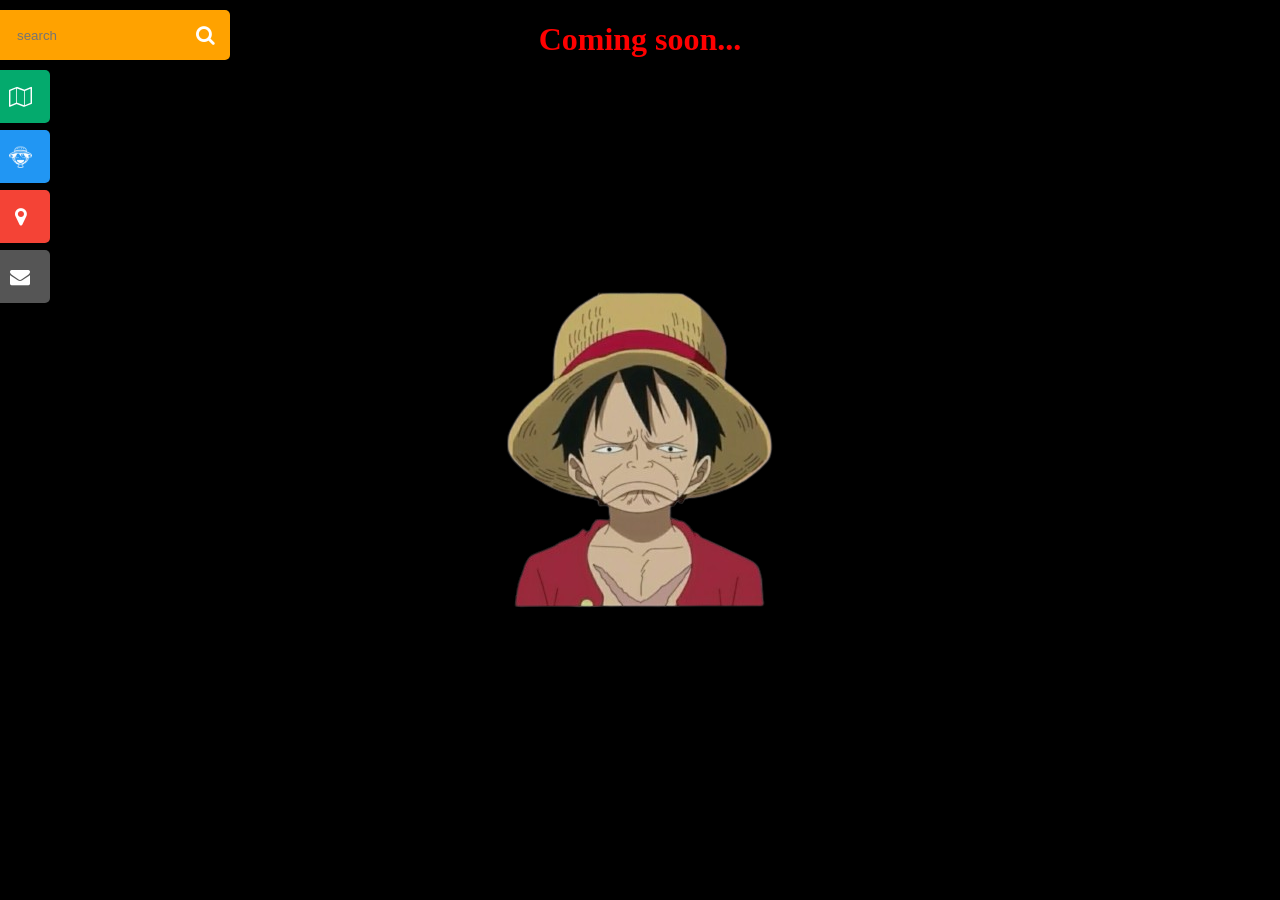
==== characters.html @ 0a989efc "Add files via upload" ====
<!DOCTYPE html>
<html lang="en">
<head>
    <meta charset="UTF-8">
    <meta name="viewport" content="width=device-width, initial-scale=1.0">
    <title>characters</title>
    <style>
        h1,h3{display: flex; justify-content: center; color: rgb(255, 0, 0);}
        .sad-face{
            position: fixed;
            top: 50%;
            left: 50%;
            transform: translate(-50%, -50%);

        }
    </style>
    <link rel="stylesheet" href="CSS/style.css">
    <link rel="stylesheet" href="https://cdnjs.cloudflare.com/ajax/libs/font-awesome/4.7.0/css/font-awesome.min.css">
</head>
<body>

    <div id="mySidenav" class="sidenav">
    <div id="search">
            <input id="search-input" type="search" placeholder="search" >
            <span class="fa fa-search"></span>
    </div>
    <a href="index.html" id="Map-nav">Map<i class="fa fa-map-o"></i></a>
    <a href="characters.html" id="characters">characters<img src="images/characters-icon.png" class="characters-icon"></a>
    <a href="places.html" id="Places">Places<i class="fa fa-map-marker"></i></a>
    <a href="contact.html" id="contact">Contact us<i class="fa fa-fw fa-envelope"></i></a>
    </div>
    <h1>Coming soon...</h1>
    <img src="images/luffy-ugly-face.png" class="sad-face">
    
</body>
</html>
---- CSS/style.css ----
/* כללי */
html, body {
    margin: 0;
    padding: 0;
    width: 100%;
    height: 100%;
    overflow: hidden;
    background: black;
}


/*
.search{
    --padding: 14px;
width: max-content;
display: flex;
align-items: center;
padding: var( -- padding);
border-radius: 28px;
background:#f6f6f6;
transition: box-shadow 0.25s;
}

.search:focus-within{
    box-shadow: 0 0 2px rgba(0, 0, 0, 0.75) ;
}

#search-input{
font-size: 16px;
font-family: 'Lexend', sans-serif;
color: #333333;
margin-left: var( -- padding);
outline: none;
border: none;
background: transparent;
}

#search-input::placeholder,
.search-icon {
    color: rgba(0, 0, 0, 0.7);
}

#search-bar{
    top: 1.5%;
    left: 0.3%;
    position: absolute;    
    z-index: 30;
} */

/* nav bar */
/* הוספנו את החץ כדי שישפיע רק על הטאבים הראשיים ולא על החיפוש */
#mySidenav > a, #search {
  position: absolute;
  left: -100px;
  transition: 0.3s;
  padding: 15px;
  width: 120px;
  text-decoration: none;
  font-size: 20px;
  color: white;
  border-radius: 0 5px 5px 0;
  display: flex;
  z-index: 50;
  justify-content: space-between; 
  align-items: center;
}


#mySidenav i,.characters-icon{
    right: 0px;
    margin: 0;
    padding: 0;
    width: 30px;
    height: 20px;
    text-align: center;
    display: flex;
    justify-content: center;
    align-items: center;
}
    
/* מעדכנים גם את ההובר באותה צורה */
#mySidenav > a:hover {
  left: 0;
}

#Map-nav {
  top: 70px;
  background-color: #04AA6D;
}

#characters {
  top: 130px;
  background-color: #2196F3;
}
#characters .characters-icon{
    width: 23px;         
    height: 23px;     
    padding-right: 3px !important;  
}

#Places {
  top: 190px;
  background-color: #f44336;
}

#contact {
  top: 250px;
  background-color: #555
}

/* search */
#search{
    background-color: #ffa200;
    top: 10px;
    left: 0;
    width: 200px;
    z-index: 100;
}
#search.close {
    left: -180px;
}
#search-input{
    font-family: 'Lexend', sans-serif;
    color: white;
    outline: none;
    border: none;
    background: transparent;
    width: 100%;
    /* caret-color: transparent;*/ /* clear search cursor */
} 
#search button {
    background: transparent;
    border: none;
    padding: 0;
    cursor: pointer;
    color: white;
    outline: none;
}
#toggle-search-btn { /*white triangle */
    right: 0;
    background: #444;
    border: none;
    color: white;
    cursor: pointer;
    padding: 8px 12px;
    border-radius: 3px;
}
#search-input::-webkit-search-cancel-button { /* removing the annoying X mark in search box*/
    -webkit-appearance: none;
    appearance: none;
    display: none;
}

/* qqqqqqqqqqqqqqqqqqqqqqqqqqqqqqqqqqqqqqqqqqqqqqqqqqqqqqqqqqqqq */

/* הקונטיינר של התוצאות */
.search-dropdown {
    position: absolute;
    top: 90%; /* יושב בדיוק מתחת לתיבת החיפוש */
    left: 0;
    width: 229px; /* בדיוק באותו רוחב של תיבת החיפוש שלך */
    background-color: #ffa200;
    border: 1px solid #ffa200;
    border-radius: 0 0 5px 5px; /* פינות מעוגלות רק למטה */
    z-index: 100;
    
    max-height: 250px; /* מגביל את הגובה */
    overflow-y: auto; /* מוסיף פס גלילה אם יש יותר מדי תוצאות */
}

/* הקישורים (התוצאות) בתוך התיבה */
.search-dropdown a {
    color: black;
    padding: 12px 16px;
    text-decoration: none;
    display: block;
    cursor: pointer;
}

.search-dropdown a:hover {
    background-color: #ffc45d;
}


/* qqqqqqqqqqqqqqqqqqqqqqqqqqqqqqqqqqqqqqqqqqqqqqqqqqqqqqqqqqqqqq */












/* Wrapper - תופס את כל המסך */
#map-wrapper {
    width: 100vw;
    height: 100vh;
    overflow: hidden;
    position: relative; /* קריטי כדי שהזום לפי עכבר יעבוד! */
}


/* Container - בגודל המדויק של המפה */
#map-container {
    display: block;
    width: 8072px; 
    height: 4109px; /* <--- חובה לשנות! כתוב כאן את הגובה המדויק בפיקסלים של תמונת המפה שלך */
    position: relative; /* <--- זו השורה הקריטית שהייתה חסרה! */
}

#map {
    width: 100%;
    height: 100%;
    display: block;
}

/* המרקר העוטף */
.marker {
    position: absolute;
    width: 40px;
    height: 40px;
    /* מחקנו מפה את ה-overflow: hidden! */
    /* מחקנו מפה גם את ה-border וה-border-radius, נעביר אותם לתמונה */
    cursor: pointer;
    z-index: 10;
    transform: translate(-50%, -50%); 
}

/* התמונה של הדמות בתוך המרקר */
.marker > img {
    width: 100%;
    height: 100%;
    object-fit: cover;
    border-radius: 50%; /* העברנו את העיגול לפה */
    border: 2px solid white; /* העברנו את המסגרת לפה */
}

/* וודא שה-CSS הזה מתווסף לקובץ שלך */

/* עיצוב כללי של חלון המידע */
.info-popup {
    display: none; /* מוסתר כברירת מחדל */
    position: absolute;
    bottom: 120%; /* ממקם אותו בדיוק מעל המרקר */
    left: 50%; /* מתחיל מאמצע המרקר */
    transform: translateX(-50%); /* מזיז אותו חצי מעצמו שמאלה כדי שיהיה ממורכז */
    width: 220px; /* רוחב החלון */
    background-color: rgba(0, 0, 0, 0.85); /* רקע שחור שקוף מעט */
    color: white;
    padding: 15px;
    border-radius: 8px;
    border: 2px solid #ffcc00; /* מסגרת זהובה (צבע וואן פיס) */
    box-shadow: 0 4px 15px rgba(0,0,0,0.5);
    z-index: 20; /* מוודא שהוא תמיד מעל הכל */
    cursor: default; /* מונע סמן גרירה על הטקסט */
}

/* עיצוב כותרות בתוך ה-Popup */
.info-popup h3 {
    margin: 0 0 10px 0;
    color: #ffcc00;
    font-size: 18px;
    border-bottom: 1px solid rgba(255, 204, 0, 0.3);
    /* padding-bottom: 5px; */
}

/* עיצוב פסקאות בתוך ה-Popup */
.info-popup p {
    margin: 5px 0;
    font-size: 14px;
    line-height: 1.4;
}

/* בונוס: משולש קטן שמצביע למרקר */
.info-popup::after {
    content: "";
    position: absolute;
    top: 100%; /* מתחת ל-Popup */
    left: 50%;
    margin-left: -10px;
    border-width: 10px;
    border-style: solid;
    border-color: #ffcc00 transparent transparent transparent; /* מסגרת זהובה */
}

.island-area {
    position: absolute;
    transform: translate(-50%, -50%);
    cursor: pointer;

}

/* למצב debug – תוכל לראות את האזור */
.island-area:hover {
    background: rgba(255, 0, 0, 0.2);
}

.island-popup {
    display: none;
    position: absolute;
    top: -70px;
    left: 50%;
    transform: translateX(-50%);
    background: white;
    padding: 6px 10px;
    border-radius: 6px;
    font-size: 12px;
    white-space: nowrap;
}
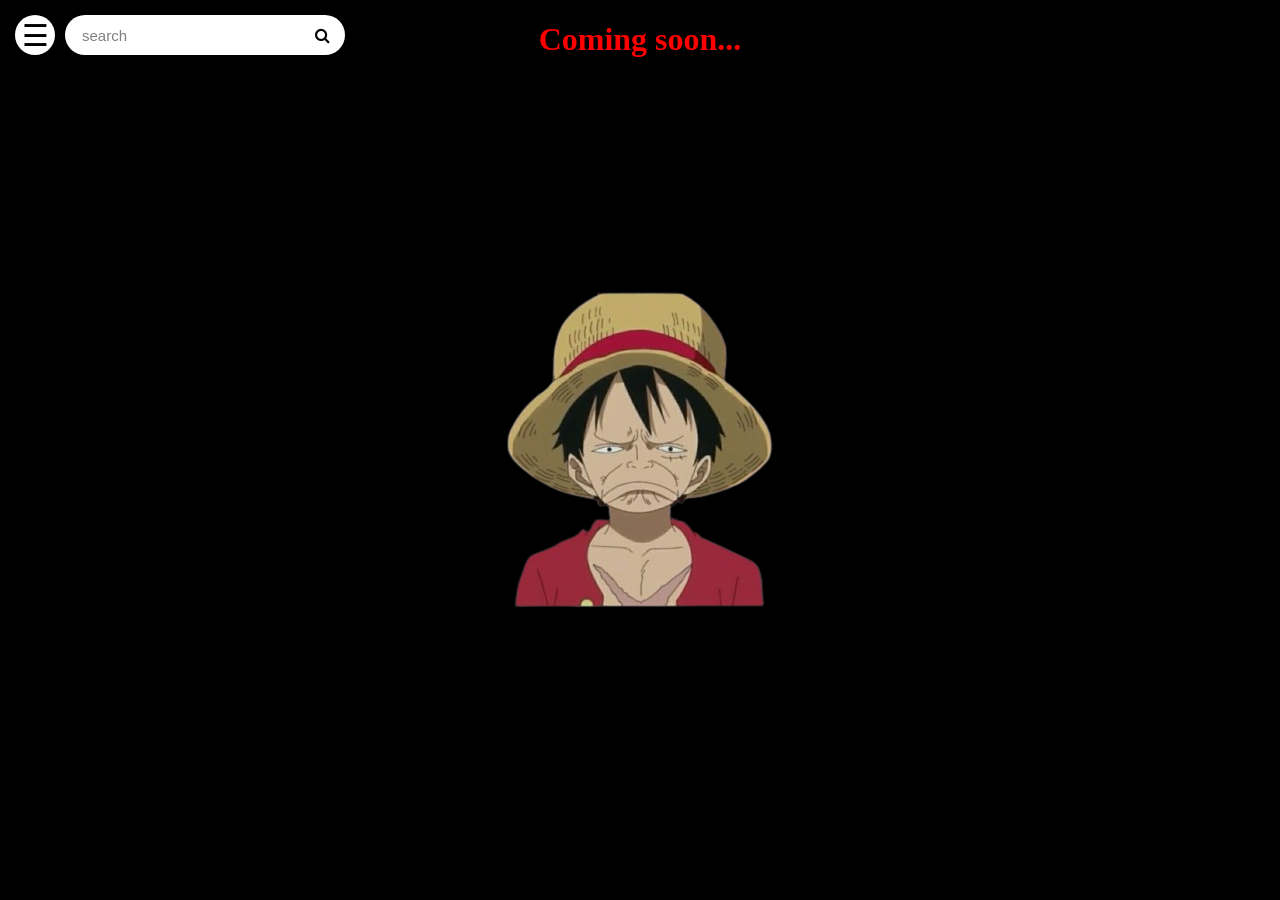
==== commit 9616c083: "changed navbar and search design" ====
--- a/characters.html
+++ b/characters.html
@@ -15,22 +15,32 @@
         }
     </style>
     <link rel="stylesheet" href="CSS/style.css">
+    <link rel="stylesheet" href="CSS/global.css">
     <link rel="stylesheet" href="https://cdnjs.cloudflare.com/ajax/libs/font-awesome/4.7.0/css/font-awesome.min.css">
 </head>
 <body>
 
+    <div id="search">
+        <input id="search-input" type="search" placeholder="search" autocomplete="off">
+        <button class="fa fa-search" title="search"></button>
+        <div id="search-results" class="search-dropdown" style="display: none;"></div>
+    </div>
+    
+    <span style="font-size:30px;cursor:pointer" id="open-nav-btn">&#9776;</span>
+
     <div id="mySidenav" class="sidenav">
-    <div id="search">
-            <input id="search-input" type="search" placeholder="search" >
-            <span class="fa fa-search"></span>
-    </div>
-    <a href="index.html" id="Map-nav">Map<i class="fa fa-map-o"></i></a>
-    <a href="characters.html" id="characters">characters<img src="images/characters-icon.png" class="characters-icon"></a>
-    <a href="places.html" id="Places">Places<i class="fa fa-map-marker"></i></a>
-    <a href="contact.html" id="contact">Contact us<i class="fa fa-fw fa-envelope"></i></a>
+        <a href="javascript:void(0)" class="closebtn" id="close-nav-btn">&times;</a>
+        <a href="index.html" id="Map-nav"><i class="fa fa-map-o"></i> Map</a>
+        <a href="characters.html" id="characters"><img src="images/characters-icon.png" class="characters-icon"> characters</a>
+        <a href="places.html" id="Places"><i class="fa fa-map-marker"></i> Places</a>
+        <a href="contact.html" id="contact"><i class="fa fa-fw fa-envelope"></i> Contact us</a>
     </div>
     <h1>Coming soon...</h1>
     <img src="images/luffy-ugly-face.png" class="sad-face">
     
+
+
+<script src="https://code.jquery.com/jquery-3.7.1.min.js"></script>
+<script src="JS/global.js"></script>
 </body>
 </html>
--- a/CSS/style.css
+++ b/CSS/style.css
@@ -1,4 +1,4 @@
-/* כללי */
+/* general */
 html, body {
     margin: 0;
     padding: 0;
@@ -8,208 +8,23 @@
     background: black;
 }
 
-
-/*
-.search{
-    --padding: 14px;
-width: max-content;
-display: flex;
-align-items: center;
-padding: var( -- padding);
-border-radius: 28px;
-background:#f6f6f6;
-transition: box-shadow 0.25s;
-}
-
-.search:focus-within{
-    box-shadow: 0 0 2px rgba(0, 0, 0, 0.75) ;
-}
-
-#search-input{
-font-size: 16px;
-font-family: 'Lexend', sans-serif;
-color: #333333;
-margin-left: var( -- padding);
-outline: none;
-border: none;
-background: transparent;
-}
-
-#search-input::placeholder,
-.search-icon {
-    color: rgba(0, 0, 0, 0.7);
-}
-
-#search-bar{
-    top: 1.5%;
-    left: 0.3%;
-    position: absolute;    
-    z-index: 30;
-} */
-
-/* nav bar */
-/* הוספנו את החץ כדי שישפיע רק על הטאבים הראשיים ולא על החיפוש */
-#mySidenav > a, #search {
-  position: absolute;
-  left: -100px;
-  transition: 0.3s;
-  padding: 15px;
-  width: 120px;
-  text-decoration: none;
-  font-size: 20px;
-  color: white;
-  border-radius: 0 5px 5px 0;
-  display: flex;
-  z-index: 50;
-  justify-content: space-between; 
-  align-items: center;
-}
-
-
-#mySidenav i,.characters-icon{
-    right: 0px;
-    margin: 0;
-    padding: 0;
-    width: 30px;
-    height: 20px;
-    text-align: center;
-    display: flex;
-    justify-content: center;
-    align-items: center;
-}
-    
-/* מעדכנים גם את ההובר באותה צורה */
-#mySidenav > a:hover {
-  left: 0;
-}
-
-#Map-nav {
-  top: 70px;
-  background-color: #04AA6D;
-}
-
-#characters {
-  top: 130px;
-  background-color: #2196F3;
-}
-#characters .characters-icon{
-    width: 23px;         
-    height: 23px;     
-    padding-right: 3px !important;  
-}
-
-#Places {
-  top: 190px;
-  background-color: #f44336;
-}
-
-#contact {
-  top: 250px;
-  background-color: #555
-}
-
-/* search */
-#search{
-    background-color: #ffa200;
-    top: 10px;
-    left: 0;
-    width: 200px;
-    z-index: 100;
-}
-#search.close {
-    left: -180px;
-}
-#search-input{
-    font-family: 'Lexend', sans-serif;
-    color: white;
-    outline: none;
-    border: none;
-    background: transparent;
-    width: 100%;
-    /* caret-color: transparent;*/ /* clear search cursor */
-} 
-#search button {
-    background: transparent;
-    border: none;
-    padding: 0;
-    cursor: pointer;
-    color: white;
-    outline: none;
-}
-#toggle-search-btn { /*white triangle */
-    right: 0;
-    background: #444;
-    border: none;
-    color: white;
-    cursor: pointer;
-    padding: 8px 12px;
-    border-radius: 3px;
-}
-#search-input::-webkit-search-cancel-button { /* removing the annoying X mark in search box*/
-    -webkit-appearance: none;
-    appearance: none;
-    display: none;
-}
-
-/* qqqqqqqqqqqqqqqqqqqqqqqqqqqqqqqqqqqqqqqqqqqqqqqqqqqqqqqqqqqqq */
-
-/* הקונטיינר של התוצאות */
-.search-dropdown {
-    position: absolute;
-    top: 90%; /* יושב בדיוק מתחת לתיבת החיפוש */
-    left: 0;
-    width: 229px; /* בדיוק באותו רוחב של תיבת החיפוש שלך */
-    background-color: #ffa200;
-    border: 1px solid #ffa200;
-    border-radius: 0 0 5px 5px; /* פינות מעוגלות רק למטה */
-    z-index: 100;
-    
-    max-height: 250px; /* מגביל את הגובה */
-    overflow-y: auto; /* מוסיף פס גלילה אם יש יותר מדי תוצאות */
-}
-
-/* הקישורים (התוצאות) בתוך התיבה */
-.search-dropdown a {
-    color: black;
-    padding: 12px 16px;
-    text-decoration: none;
-    display: block;
-    cursor: pointer;
-}
-
-.search-dropdown a:hover {
-    background-color: #ffc45d;
-}
-
-
-/* qqqqqqqqqqqqqqqqqqqqqqqqqqqqqqqqqqqqqqqqqqqqqqqqqqqqqqqqqqqqqq */
-
-
-
-
-
-
-
-
-
-
-
-
-/* Wrapper - תופס את כל המסך */
+/* ----- map ----- */
+
+/* map wrapper catch the whole screen */
 #map-wrapper {
     width: 100vw;
     height: 100vh;
     overflow: hidden;
-    position: relative; /* קריטי כדי שהזום לפי עכבר יעבוד! */
-}
-
-
-/* Container - בגודל המדויק של המפה */
+    position: relative;
+}
+
+
+/* adjust the container to the map size */
 #map-container {
     display: block;
     width: 8072px; 
-    height: 4109px; /* <--- חובה לשנות! כתוב כאן את הגובה המדויק בפיקסלים של תמונת המפה שלך */
-    position: relative; /* <--- זו השורה הקריטית שהייתה חסרה! */
+    height: 4109px; 
+    position: relative;
 }
 
 #map {
@@ -218,73 +33,66 @@
     display: block;
 }
 
-/* המרקר העוטף */
+/* ----- characters marker ------ */
 .marker {
     position: absolute;
     width: 40px;
     height: 40px;
-    /* מחקנו מפה את ה-overflow: hidden! */
-    /* מחקנו מפה גם את ה-border וה-border-radius, נעביר אותם לתמונה */
     cursor: pointer;
     z-index: 10;
     transform: translate(-50%, -50%); 
 }
 
-/* התמונה של הדמות בתוך המרקר */
+/* img inside the marker */
 .marker > img {
     width: 100%;
     height: 100%;
     object-fit: cover;
-    border-radius: 50%; /* העברנו את העיגול לפה */
-    border: 2px solid white; /* העברנו את המסגרת לפה */
-}
-
-/* וודא שה-CSS הזה מתווסף לקובץ שלך */
-
-/* עיצוב כללי של חלון המידע */
-.info-popup {
-    display: none; /* מוסתר כברירת מחדל */
-    position: absolute;
-    bottom: 120%; /* ממקם אותו בדיוק מעל המרקר */
-    left: 50%; /* מתחיל מאמצע המרקר */
-    transform: translateX(-50%); /* מזיז אותו חצי מעצמו שמאלה כדי שיהיה ממורכז */
-    width: 220px; /* רוחב החלון */
-    background-color: rgba(0, 0, 0, 0.85); /* רקע שחור שקוף מעט */
+    border-radius: 50%;
+    border: 2px solid #ffcc00;
+}
+
+/* ----- pop up window ----- */
+.info-popup, .island-popup {
+    display: none;
+    position: absolute;
+    bottom: 100%;
+    left: 50%;
+    margin-bottom: calc(15px * var(--popup-scale, 1));
+    transform: translateX(-50%) scale(var(--popup-scale, 1));
+    transform-origin: bottom center;
+    width: 250px;
+    background-color: rgba(0, 0, 0, 0.85);
     color: white;
     padding: 15px;
     border-radius: 8px;
-    border: 2px solid #ffcc00; /* מסגרת זהובה (צבע וואן פיס) */
+    border: 2px solid #ffcc00;
     box-shadow: 0 4px 15px rgba(0,0,0,0.5);
-    z-index: 20; /* מוודא שהוא תמיד מעל הכל */
-    cursor: default; /* מונע סמן גרירה על הטקסט */
-}
-
-/* עיצוב כותרות בתוך ה-Popup */
-.info-popup h3 {
+    z-index: 20;
+    cursor: default;
+}
+.info-popup h3, .island-popup h3 {
     margin: 0 0 10px 0;
     color: #ffcc00;
     font-size: 18px;
     border-bottom: 1px solid rgba(255, 204, 0, 0.3);
     /* padding-bottom: 5px; */
 }
-
-/* עיצוב פסקאות בתוך ה-Popup */
-.info-popup p {
+.info-popup p, .island-popup p {
     margin: 5px 0;
     font-size: 14px;
     line-height: 1.4;
 }
 
-/* בונוס: משולש קטן שמצביע למרקר */
-.info-popup::after {
+.info-popup::after, .island-popup::after { /* yellow triangle */
     content: "";
     position: absolute;
-    top: 100%; /* מתחת ל-Popup */
+    top: 100%;
     left: 50%;
     margin-left: -10px;
     border-width: 10px;
     border-style: solid;
-    border-color: #ffcc00 transparent transparent transparent; /* מסגרת זהובה */
+    border-color: #ffcc00 transparent transparent transparent;
 }
 
 .island-area {
@@ -293,13 +101,7 @@
     cursor: pointer;
 
 }
-
-/* למצב debug – תוכל לראות את האזור */
-.island-area:hover {
-    background: rgba(255, 0, 0, 0.2);
-}
-
-.island-popup {
+/* .island-popup {
     display: none;
     position: absolute;
     top: -70px;
@@ -310,10 +112,94 @@
     border-radius: 6px;
     font-size: 12px;
     white-space: nowrap;
-}
-
-
-
-
-
-
+} */
+ 
+/* showing area. DELETE AT RELEASE */
+.island-area:hover {
+    background: rgba(255, 0, 0, 0.2);
+}
+
+
+
+/* ----- cluster-markers ----- */
+
+.cluster-marker {
+    position: absolute;
+    background-color: rgba(0, 0, 0, 0.85); 
+    color: white; 
+    width: 40px; 
+    height: 40px;
+    border-radius: 50%;
+    display: flex;
+    justify-content: center;
+    align-items: center;
+    cursor: pointer;
+    border: 2px solid #ffcc00; 
+    box-shadow: 0 4px 15px rgba(0,0,0,0.5); 
+    z-index: 15;
+    transform: translate(-50%, -50%);
+}
+
+.cluster-display {
+    width: 100%;
+    height: 100%;
+    display: flex;
+    justify-content: center;
+    align-items: center;
+}
+
+.cluster-active-img {
+    width: 100%;
+    height: 100%;
+    border-radius: 50%;
+    object-fit: cover;
+}
+
+.cluster-menu {
+     max-height: calc(5 * 50px);
+     overflow-y: auto;
+    display: none;
+    position: absolute;
+    top: 120%;
+    left: 50%;
+    transform: translateX(-50%);
+    background-color: rgba(0, 0, 0, 0.85); 
+    border: 2px solid #ffcc00; 
+    border-radius: 8px; 
+    box-shadow: 0 4px 15px rgba(0,0,0,0.5); 
+    padding: 5px 0;
+    min-width: 200px;
+    z-index: 30;
+}
+
+/*characters lines in menu*/
+.cluster-menu div {
+    color: white;
+    display: flex;
+    align-items: center;
+    gap: 10px;
+    padding: 10px 15px;
+    cursor: pointer;
+    border-bottom: 1px solid rgba(255, 204, 0, 0.3); 
+    font-size: 14px; 
+}
+.cluster-menu div:hover {
+    background-color: rgba(255, 204, 0, 0.15); 
+}
+.cluster-menu div:last-child {
+    border-bottom: none;
+}
+/*image in menu*/
+.cluster-menu-img {
+    width: 30px;
+    height: 30px;
+    border-radius: 50%;
+    object-fit: cover;
+    border: 1px solid #ffcc00;
+}
+
+
+
+
+
+
--- a/CSS/global.css
+++ b/CSS/global.css
@@ -0,0 +1,169 @@
+/* dark overlay behind the sidenav */
+#page-overlay {
+    display: none;
+    position: fixed;
+    inset: 0;
+    background: rgba(0, 0, 0, 0.5);
+    z-index: 45; /* above map, below sidenav */
+}
+
+/* ----- sidenav ----- */
+
+.sidenav {
+    height: 100%;
+    width: 0;
+    position: fixed;
+    z-index: 50;
+    top: 0;
+    left: 0;
+    background-color: white;
+    overflow-x: hidden;
+    transition: 0.3s;
+}
+
+
+.sidenav a {
+    padding: 15px 20px;
+    text-decoration: none;
+    font-size: 22px;
+    color: #818181;
+    display: flex;
+    align-items: center;
+    gap: 15px;
+    transition: 0.3s;
+    white-space: nowrap;
+}
+
+
+/* close button */
+.sidenav .closebtn {
+    position: absolute;
+    top: 0;
+    right: 0;
+    font-size: 40px;
+    padding: 0 10px; 
+    cursor: pointer;
+    color: #818181;
+}
+
+.sidenav .closebtn:hover {
+    color: #111111;
+}
+
+.sidenav a:hover {
+    color: #111111;
+}
+
+/* icons in side nav */
+.sidenav i, .characters-icon {
+    width: 25px;
+    text-align: center;
+}
+
+.characters-icon { /* adjust characters icon */
+    width: 25px;
+    height: 25px;
+    object-fit: contain;
+}
+
+/* open button */
+#open-nav-btn {
+    position: fixed;
+    top: 15px;
+    left: 15px;
+    z-index: 40;
+    background: white;
+    color: black;
+    width: 40px; 
+    height: 40px;
+    border-radius: 50%;
+    display: flex;
+    justify-content: center;
+    align-items: center;
+    
+    cursor: pointer;
+    transition: 0.3s;
+    font-size: 20px; 
+}
+
+#open-nav-btn:hover {
+    background: #bcbcbc;
+
+}
+
+/* ----- search bar ----- */
+
+#search {
+    position: fixed;
+    top: 15px;
+    left: 65px; 
+    height: 40px; 
+    width: 250px;
+    background: white;
+    z-index: 50;
+    display: flex;
+    align-items: center;
+    padding: 0 15px;
+    border-radius: 50px;
+    gap: 8px;
+    box-shadow: 0 2px 5px rgba(0,0,0,0.2);
+    overflow: visible;
+}
+
+#search-input {
+    color: black;
+    font-family: 'Lexend', sans-serif;
+    border: none; 
+    outline: none;
+    background: transparent;
+    width: 100%;
+    font-size: 15px;
+}
+
+#search-input::placeholder {
+    color: rgba(0, 0, 0, 0.5);
+}
+
+#search button {
+    background: transparent;
+    border: none;
+    padding: 0;
+    cursor: pointer;
+    color: black;
+    font-size: 16px;
+}
+
+#search-input::-webkit-search-cancel-button { /* removing the annoying X mark in search box */
+    display: none;
+}
+
+#search.active {
+    border-radius: 20px 20px 0 0;
+}
+
+.search-dropdown { /* dropdown results */
+    position: absolute;
+    top: 100%;
+    left: 0;
+    width: 100%;
+    background: white;
+    border-radius: 0 0 20px 20px; 
+    z-index: 50;
+    max-height: 250px;
+    overflow-y: auto;
+    box-shadow: 0 4px 6px rgba(0,0,0,0.2);
+    margin-top: 0; 
+}   
+
+.search-dropdown a {
+    color: black;
+    padding: 10px 16px;
+    text-decoration: none;
+    display: block;
+    cursor: pointer;
+    border-bottom: 1px solid rgba(255,255,255,0.1);
+}
+
+.search-dropdown a:hover {
+    background: rgba(27, 27, 27, 0.15);
+}
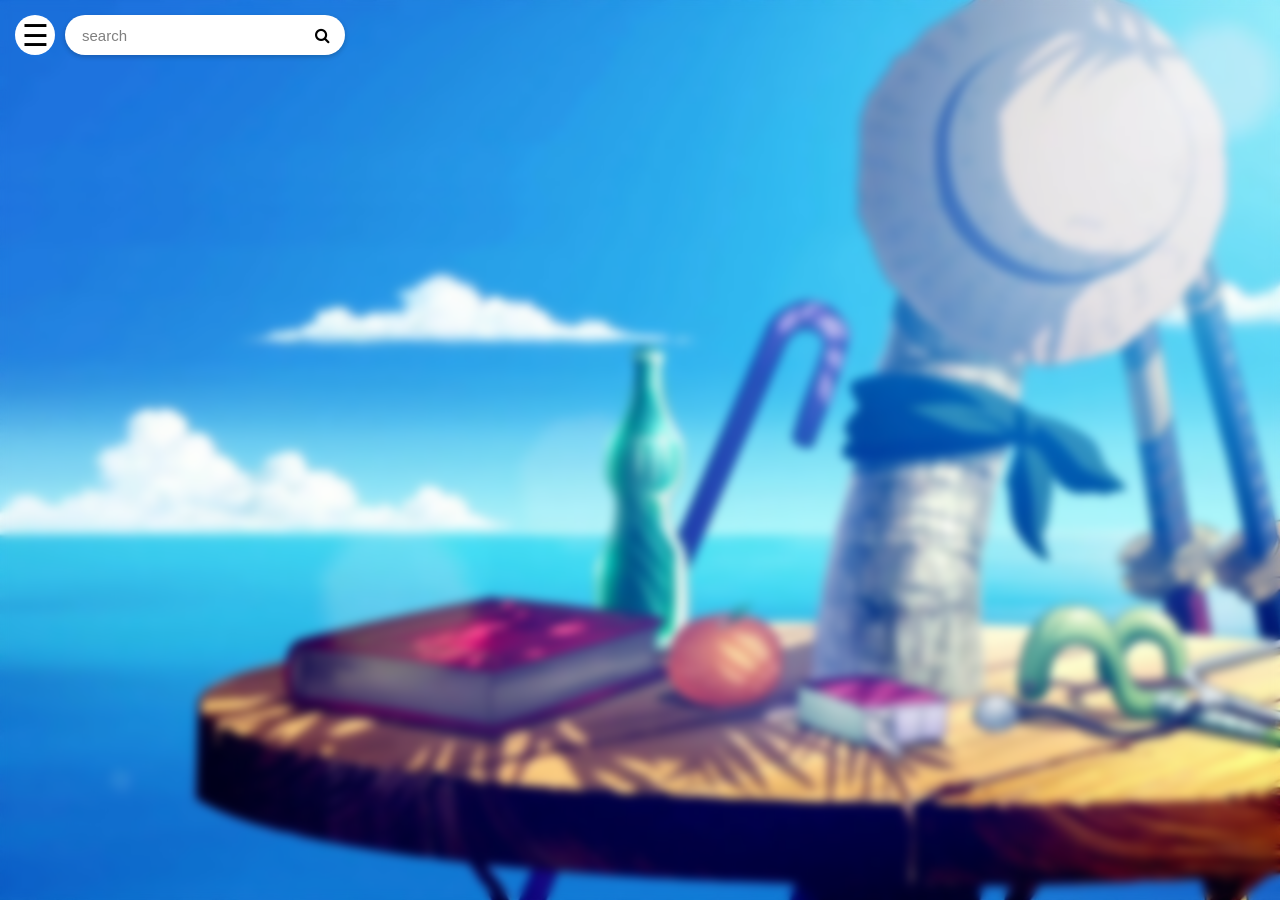
==== commit 2d64f5e0: "changes: see at index HTML page" ====
--- a/characters.html
+++ b/characters.html
@@ -1,24 +1,15 @@
 <!DOCTYPE html>
-<html lang="en">
+<html lang="en" class="scrollable-page">
 <head>
     <meta charset="UTF-8">
     <meta name="viewport" content="width=device-width, initial-scale=1.0">
     <title>characters</title>
-    <style>
-        h1,h3{display: flex; justify-content: center; color: rgb(255, 0, 0);}
-        .sad-face{
-            position: fixed;
-            top: 50%;
-            left: 50%;
-            transform: translate(-50%, -50%);
-
-        }
-    </style>
-    <link rel="stylesheet" href="CSS/style.css">
+    <link rel="icon" href="images/one-map-logo.png">
     <link rel="stylesheet" href="CSS/global.css">
+    <link rel="stylesheet" href="CSS/characters.css">
     <link rel="stylesheet" href="https://cdnjs.cloudflare.com/ajax/libs/font-awesome/4.7.0/css/font-awesome.min.css">
 </head>
-<body>
+<body class = "characters-page">
 
     <div id="search">
         <input id="search-input" type="search" placeholder="search" autocomplete="off">
@@ -26,6 +17,7 @@
         <div id="search-results" class="search-dropdown" style="display: none;"></div>
     </div>
     
+    <div id="page-overlay"></div>
     <span style="font-size:30px;cursor:pointer" id="open-nav-btn">&#9776;</span>
 
     <div id="mySidenav" class="sidenav">
@@ -35,12 +27,11 @@
         <a href="places.html" id="Places"><i class="fa fa-map-marker"></i> Places</a>
         <a href="contact.html" id="contact"><i class="fa fa-fw fa-envelope"></i> Contact us</a>
     </div>
-    <h1>Coming soon...</h1>
-    <img src="images/luffy-ugly-face.png" class="sad-face">
-    
 
+    <div id="cards-grid" class="cards-grid"></div>
 
 <script src="https://code.jquery.com/jquery-3.7.1.min.js"></script>
 <script src="JS/global.js"></script>
+<script src="JS/characters.js"></script>
 </body>
 </html>
--- a/CSS/global.css
+++ b/CSS/global.css
@@ -1,10 +1,36 @@
-/* dark overlay behind the sidenav */
+
+/* ----- general ----- */
+html, body {
+    margin: 0;
+    padding: 0;
+    width: 100%;
+}
+
+body {
+    background-image: url('../images/OP-backgruond.jpg');
+    background-size: cover;
+    background-position: center;
+    background-attachment: fixed; /* background is fixed while scrolling*/
+}
+
+/* bluring the background image*/
+body::before {
+    content: ''; /* crates an empty element */
+    position: fixed;
+    inset: 0; /* stretches across the screen */
+    background: inherit;
+    filter: blur(5px);
+    z-index: 0;
+}
+
+
+/* Darkening the page when the navbar is open */
 #page-overlay {
     display: none;
     position: fixed;
     inset: 0;
     background: rgba(0, 0, 0, 0.5);
-    z-index: 45; /* above map, below sidenav */
+    z-index: 45;
 }
 
 /* ----- sidenav ----- */
@@ -89,6 +115,15 @@
 #open-nav-btn:hover {
     background: #bcbcbc;
 
+}
+
+/* dark overlay behind the sidenav */
+#page-overlay {
+    display: none;
+    position: fixed;
+    inset: 0;
+    background: rgba(0, 0, 0, 0.5);
+    z-index: 45; /* above map, below sidenav */
 }
 
 /* ----- search bar ----- */
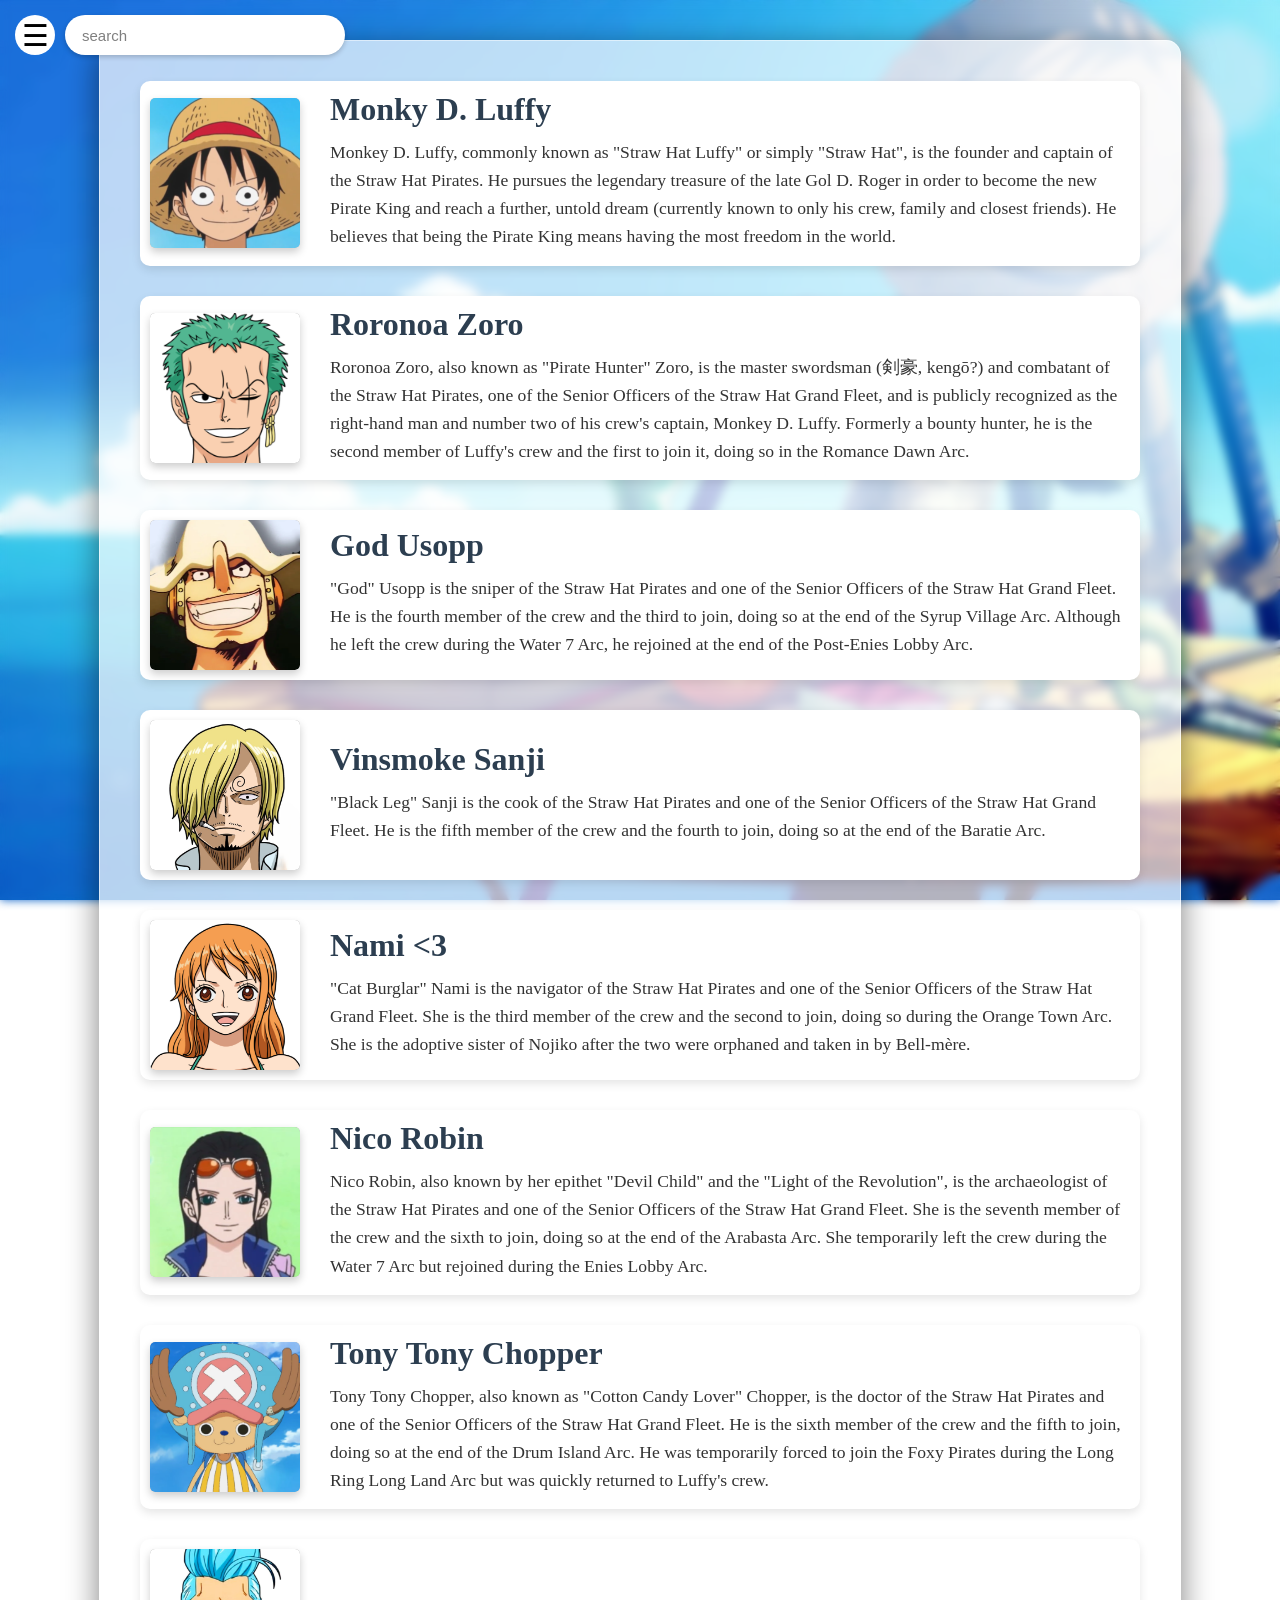
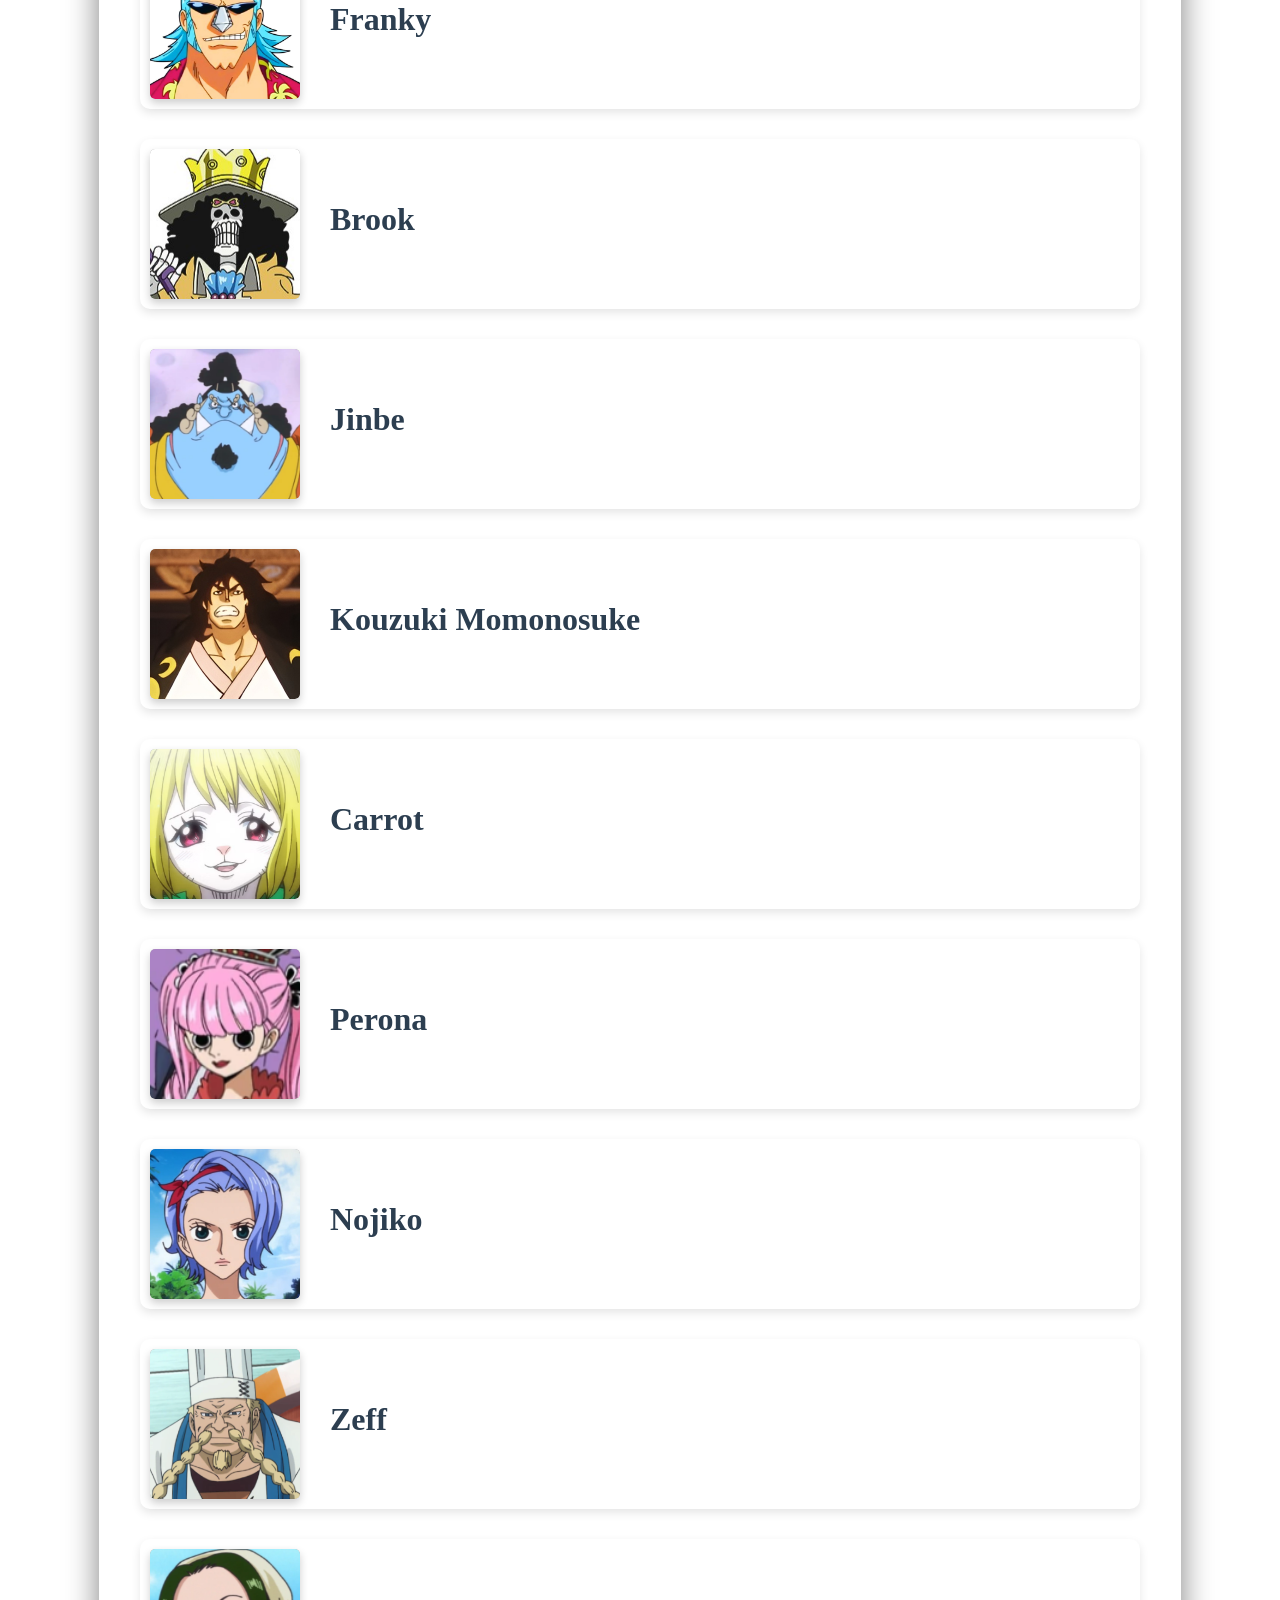
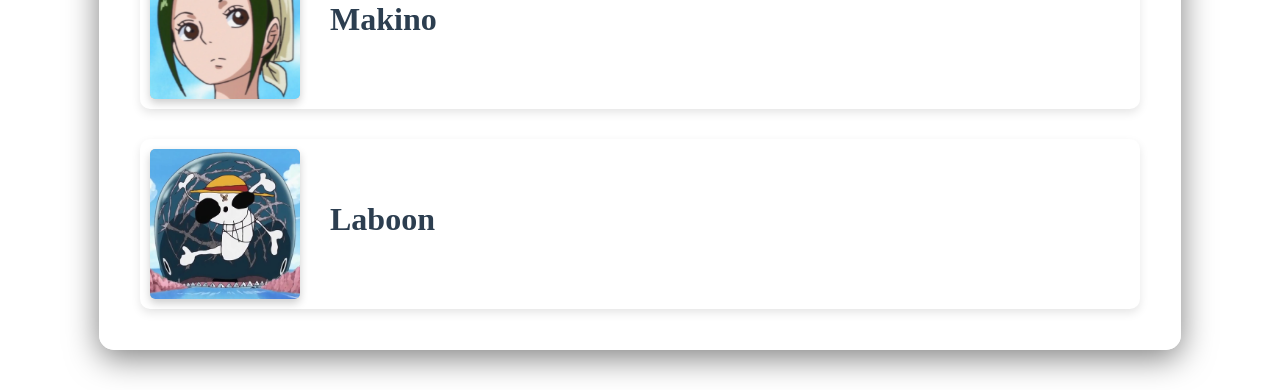
==== commit 720bc1ae: "change search behavior and add charactrs page" ====
--- a/characters.html
+++ b/characters.html
@@ -1,5 +1,5 @@
 <!DOCTYPE html>
-<html lang="en" class="scrollable-page">
+<html lang="en">
 <head>
     <meta charset="UTF-8">
     <meta name="viewport" content="width=device-width, initial-scale=1.0">
@@ -9,11 +9,11 @@
     <link rel="stylesheet" href="CSS/characters.css">
     <link rel="stylesheet" href="https://cdnjs.cloudflare.com/ajax/libs/font-awesome/4.7.0/css/font-awesome.min.css">
 </head>
-<body class = "characters-page">
+<body>
 
     <div id="search">
         <input id="search-input" type="search" placeholder="search" autocomplete="off">
-        <button class="fa fa-search" title="search"></button>
+        <button id="clear-btn" class="fa fa-times" title="Clear search" style="display: none;"></button>
         <div id="search-results" class="search-dropdown" style="display: none;"></div>
     </div>
     
--- a/CSS/global.css
+++ b/CSS/global.css
@@ -153,6 +153,7 @@
     background: transparent;
     width: 100%;
     font-size: 15px;
+    padding-right: 30px;
 }
 
 #search-input::placeholder {
@@ -201,4 +202,20 @@
 
 .search-dropdown a:hover {
     background: rgba(27, 27, 27, 0.15);
+}
+
+
+/* X butn inside search box */
+#clear-btn {
+    background: transparent;
+    border: none;
+    cursor: pointer;
+    color: #818181;
+    font-size: 18px;
+    padding: 0 5px;
+    transition: 0.2s;
+}
+
+#clear-btn:hover {
+    color: #444444;
 }
--- a/CSS/characters.css
+++ b/CSS/characters.css
@@ -0,0 +1,120 @@
+/* grid style */
+.cards-grid {
+  display: flex;
+  flex-direction: column; /* sets character in one column */
+  gap: 30px; 
+  padding: 40px; 
+  max-width: 1000px; 
+  margin: 40px auto; 
+  position: relative; 
+  z-index: 1; 
+
+  /* adds a white transparented background */
+  background-color: rgba(255, 255, 255, 0.7); 
+  border-radius: 15px; 
+  box-shadow: 0 8px 32px rgba(0, 0, 0, 0.5); 
+  border: 1px solid rgba(255, 255, 255, 0.5); 
+}
+
+/* design for each row */
+.character-row {
+  display: flex;
+  flex-direction: row; /* stting the image on left and text on right */
+  align-items: center;
+  background-color: #ffffff; /* adds a white background (not transparente)*/
+  border-radius: 10px;
+  padding: 10px;
+  gap: 30px;
+  box-shadow: 0 4px 10px rgba(0,0,0,0.1);
+}
+
+/* right side */
+.character-info {
+  flex-grow: 1;
+  color: #333;
+  text-align: left;
+}
+
+.character-info h2 {
+  margin-top: 0;
+  color: #2c3e50;
+  font-size: 2em;
+  margin-bottom: 10px;
+}
+
+.character-info p {
+  font-size: 1.1em;
+  line-height: 1.6;
+  margin: 5px 0;
+}
+
+/* ----- flip card ----- */
+.flip-card {
+  background-color: transparent;
+  width: 100%;
+  max-width: 150px;
+  flex-shrink: 0;
+  aspect-ratio: 1 / 1; 
+  perspective: 1000px; 
+  cursor: pointer;
+  transition: transform 0.3s;
+}
+
+.flip-card:hover {
+  transform: scale(1.03);
+}
+
+.flip-card-inner {
+  position: relative;
+  width: 100%;
+  height: 100%;
+  text-align: center;
+  transition: transform 0.8s;
+  transform-style: preserve-3d; 
+  box-shadow: 0 4px 8px 0 rgba(0,0,0,0.2);
+  border-radius: 5px;
+}
+
+.flip-card.is-flipped .flip-card-inner {
+  transform: rotateY(180deg);
+}
+
+.flip-card-front, .flip-card-back {
+  position: absolute;
+  width: 100%;
+  height: 100%;
+  -webkit-backface-visibility: hidden; 
+  backface-visibility: hidden; 
+  border-radius: 5px;
+  overflow: hidden;
+}
+
+.flip-card-front {
+  background-color: #bbb;
+}
+
+.flip-card-back {
+  background-color: #2c3e50; 
+  color: white;
+  transform: rotateY(180deg);
+  display: flex;
+  flex-direction: column;
+  justify-content: center;
+  align-items: center;
+}
+
+/* adaptation to small screens */
+@media (max-width: 768px) {
+  .character-row {
+    flex-direction: column; /* set image up and text down*/
+    text-align: center;
+  }
+  
+  .character-info {
+    text-align: center; 
+  }
+  
+  .flip-card {
+    max-width: 300px; /* card a bit bigger on small screens*/
+  }
+}
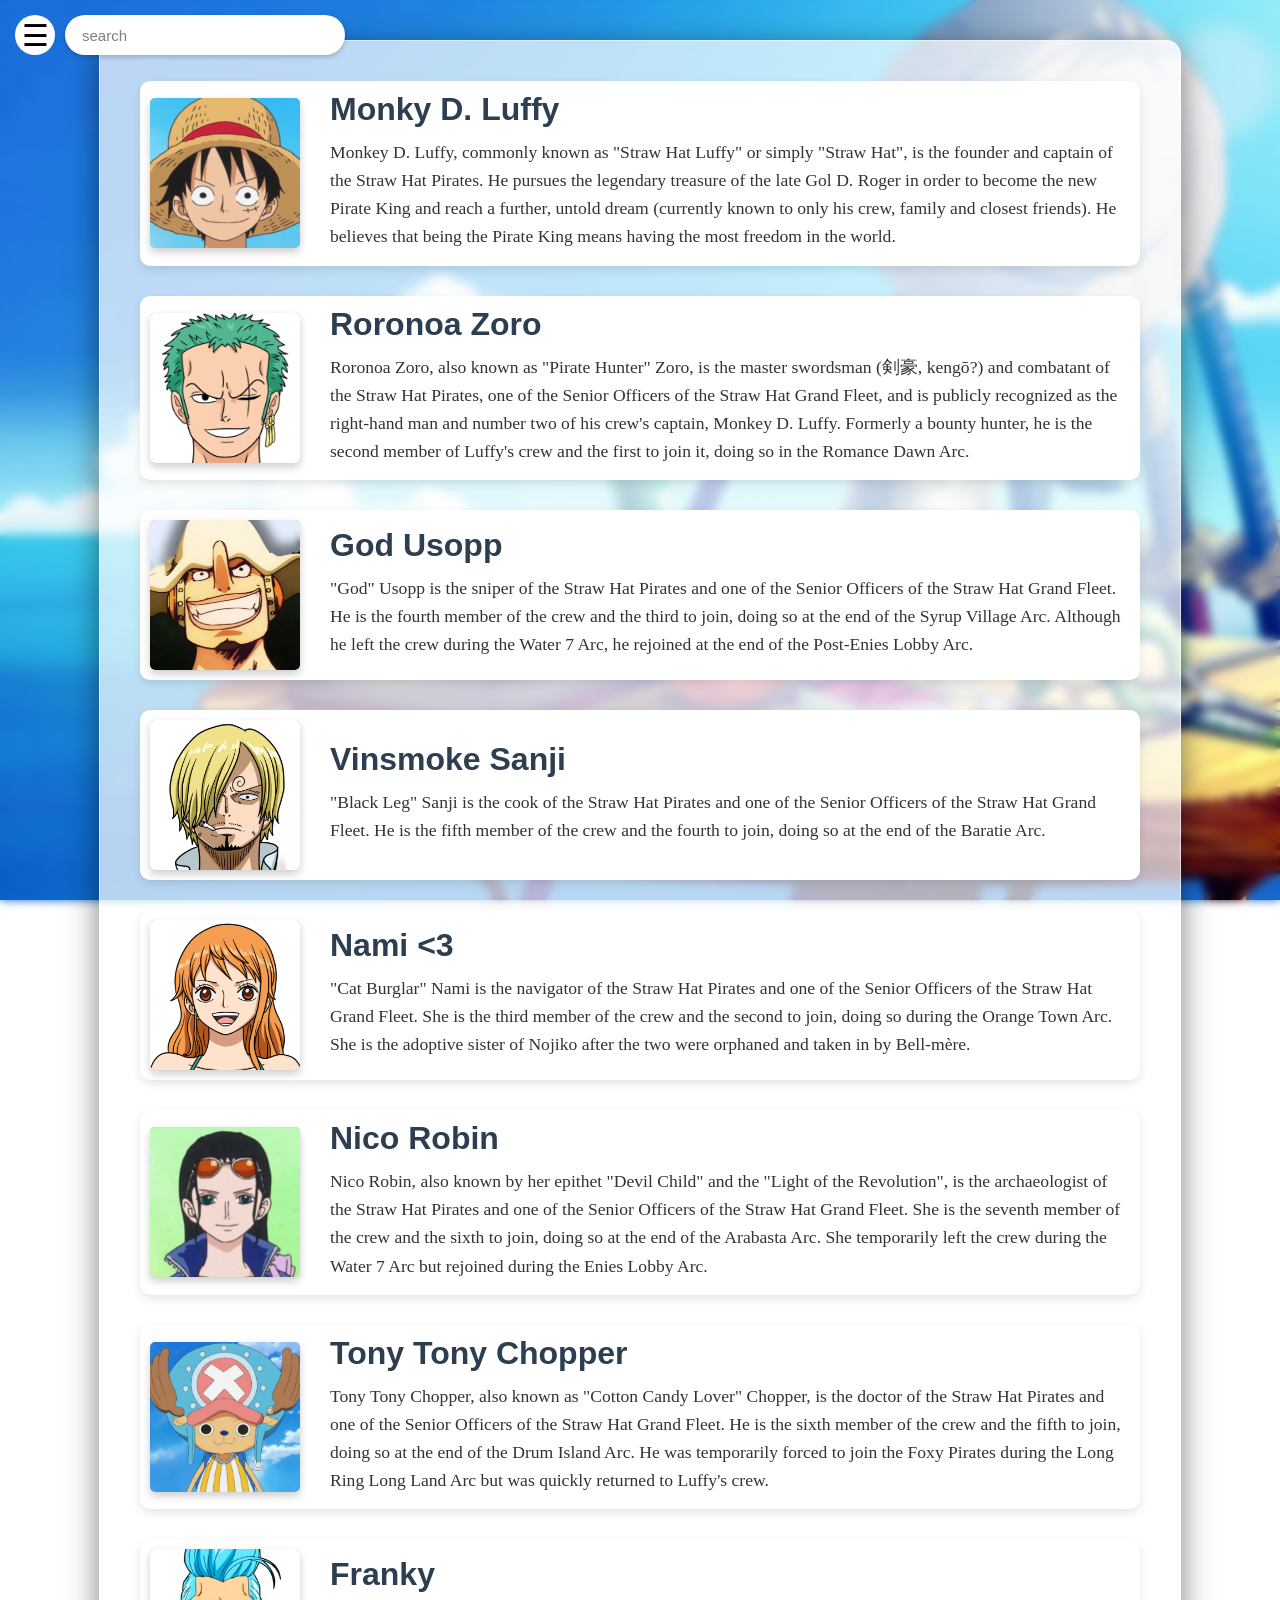
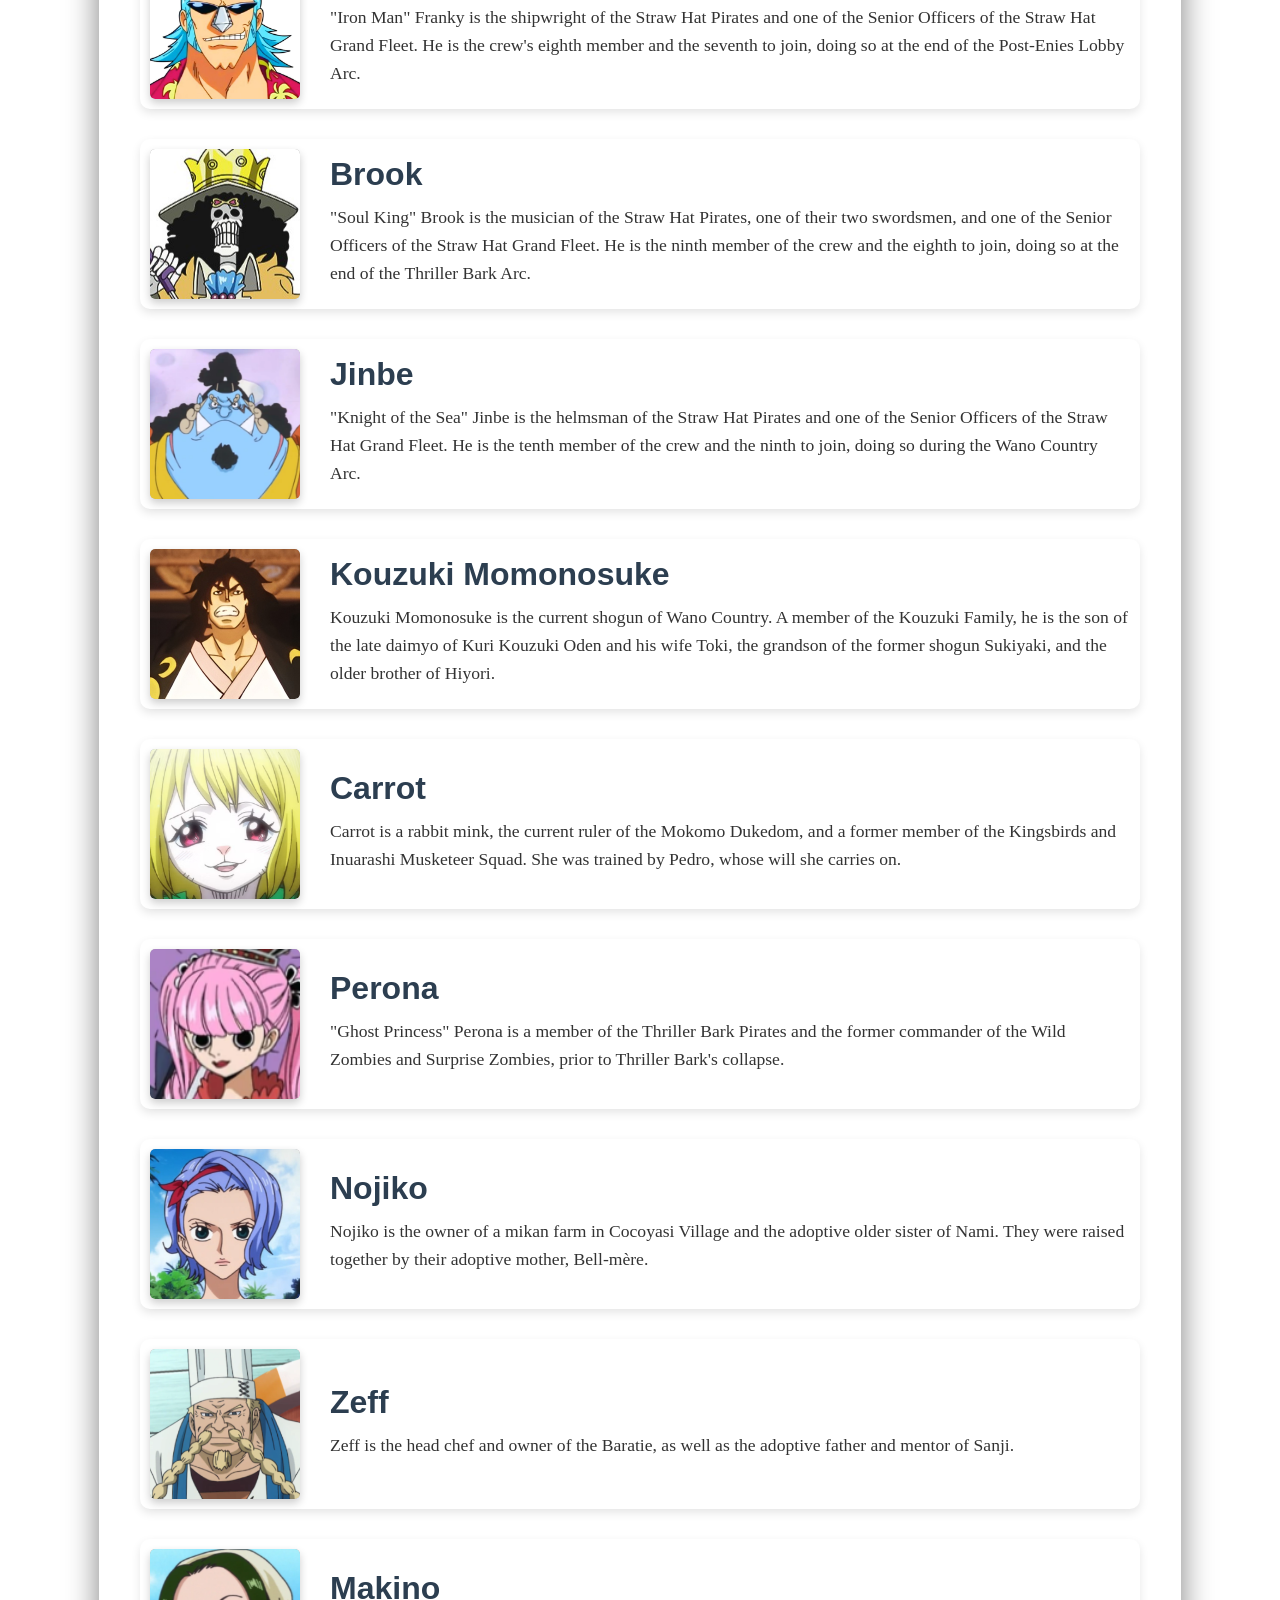
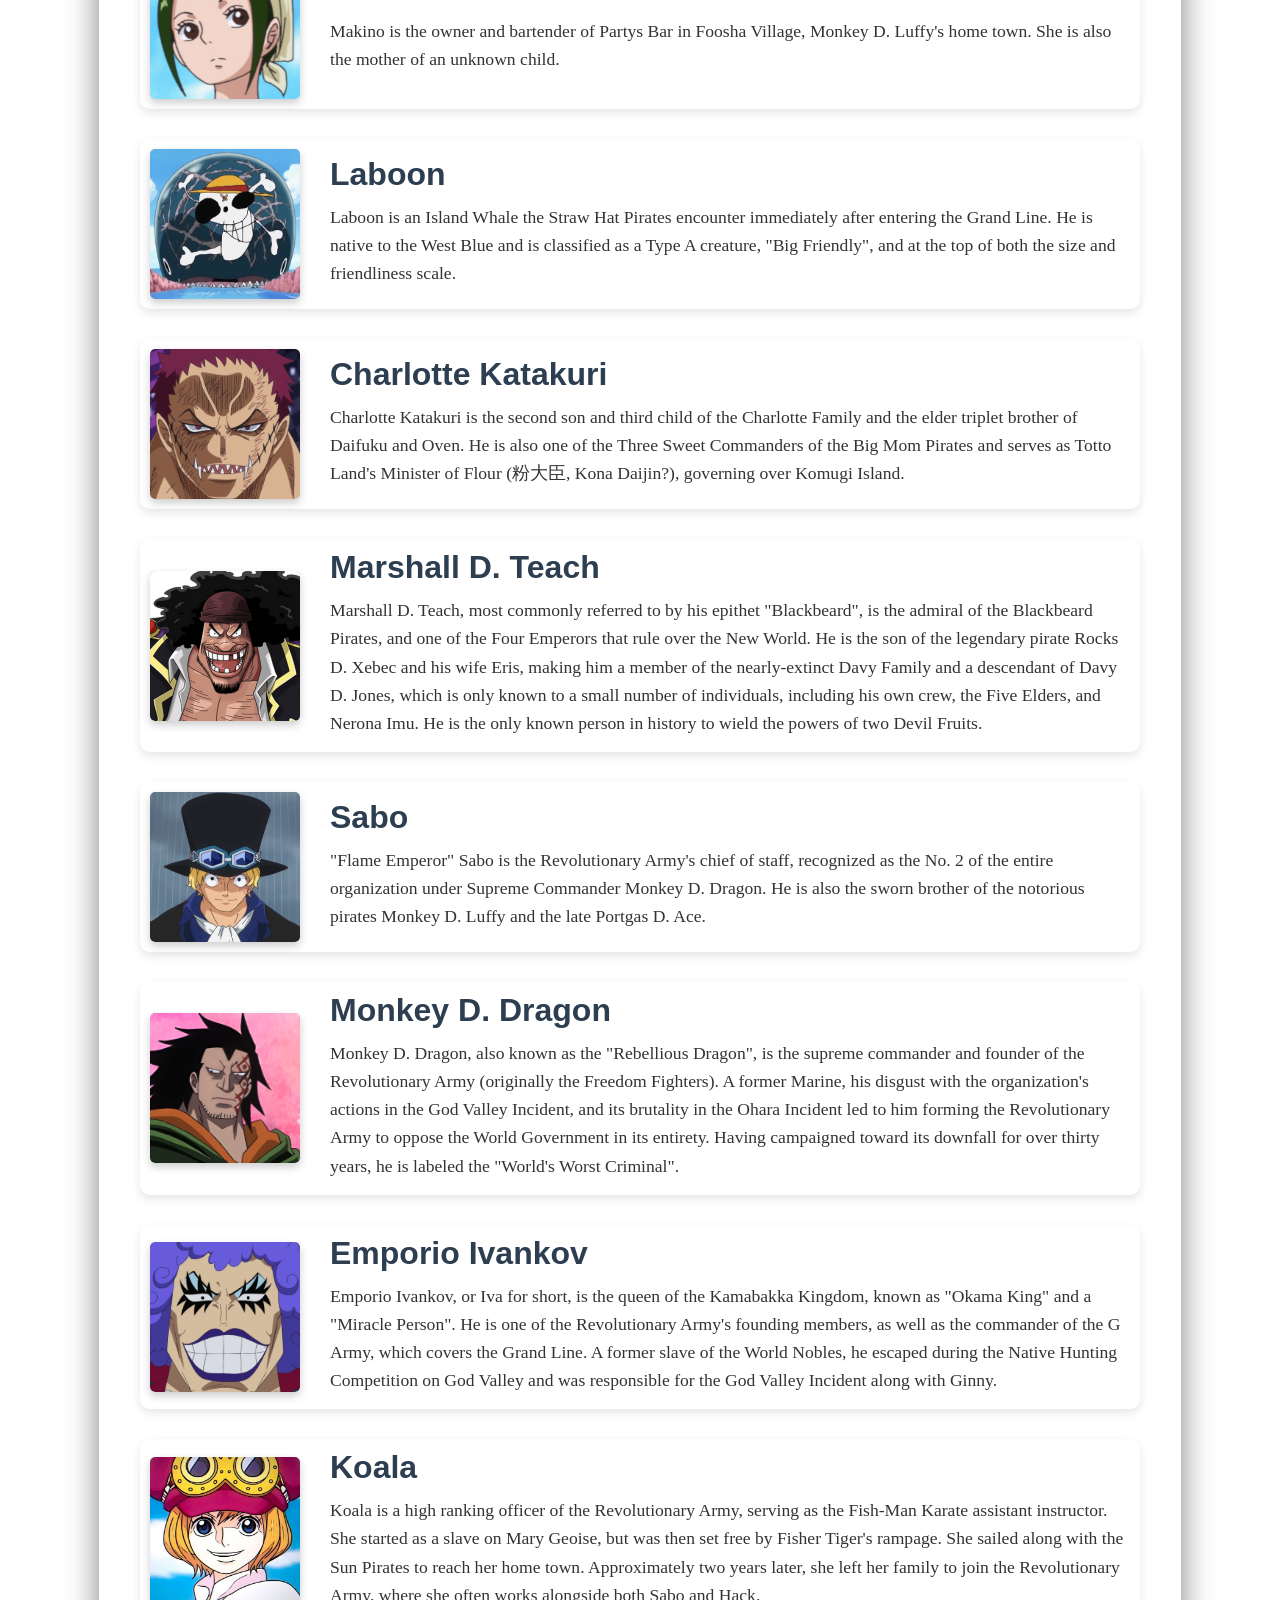
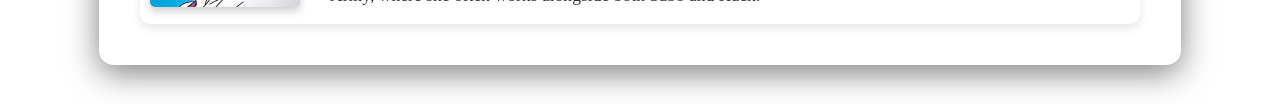
==== commit ad9a36db: "added beta ver of wordle" ====
--- a/characters.html
+++ b/characters.html
@@ -25,6 +25,7 @@
         <a href="index.html" id="Map-nav"><i class="fa fa-map-o"></i> Map</a>
         <a href="characters.html" id="characters"><img src="images/characters-icon.png" class="characters-icon"> characters</a>
         <a href="places.html" id="Places"><i class="fa fa-map-marker"></i> Places</a>
+        <a href="wordle.html" id="wordle-nav"><i class="fa fa-gamepad"></i> Wordle</a>
         <a href="contact.html" id="contact"><i class="fa fa-fw fa-envelope"></i> Contact us</a>
     </div>
 
--- a/CSS/global.css
+++ b/CSS/global.css
@@ -15,7 +15,7 @@
 
 /* bluring the background image*/
 body::before {
-    content: ''; /* crates an empty element */
+    content: ''; /* creates an empty element */
     position: fixed;
     inset: 0; /* stretches across the screen */
     background: inherit;
@@ -49,6 +49,7 @@
 
 
 .sidenav a {
+    font-family: 'Bangers', cursive, sans-serif;
     padding: 15px 20px;
     text-decoration: none;
     font-size: 22px;
@@ -160,14 +161,6 @@
     color: rgba(0, 0, 0, 0.5);
 }
 
-#search button {
-    background: transparent;
-    border: none;
-    padding: 0;
-    cursor: pointer;
-    color: black;
-    font-size: 16px;
-}
 
 #search-input::-webkit-search-cancel-button { /* removing the annoying X mark in search box */
     display: none;
--- a/CSS/characters.css
+++ b/CSS/characters.css
@@ -1,4 +1,4 @@
-/* grid style */
+/* cards style */
 .cards-grid {
   display: flex;
   flex-direction: column; /* sets character in one column */
@@ -36,6 +36,7 @@
 }
 
 .character-info h2 {
+  font-family: 'Roboto', sans-serif;
   margin-top: 0;
   color: #2c3e50;
   font-size: 2em;
@@ -103,6 +104,13 @@
   align-items: center;
 }
 
+.flip-card-front > img {
+  width: 100%; 
+  height: 100%; 
+  object-fit: cover; 
+  border-radius: 5px;
+}
+
 /* adaptation to small screens */
 @media (max-width: 768px) {
   .character-row {
